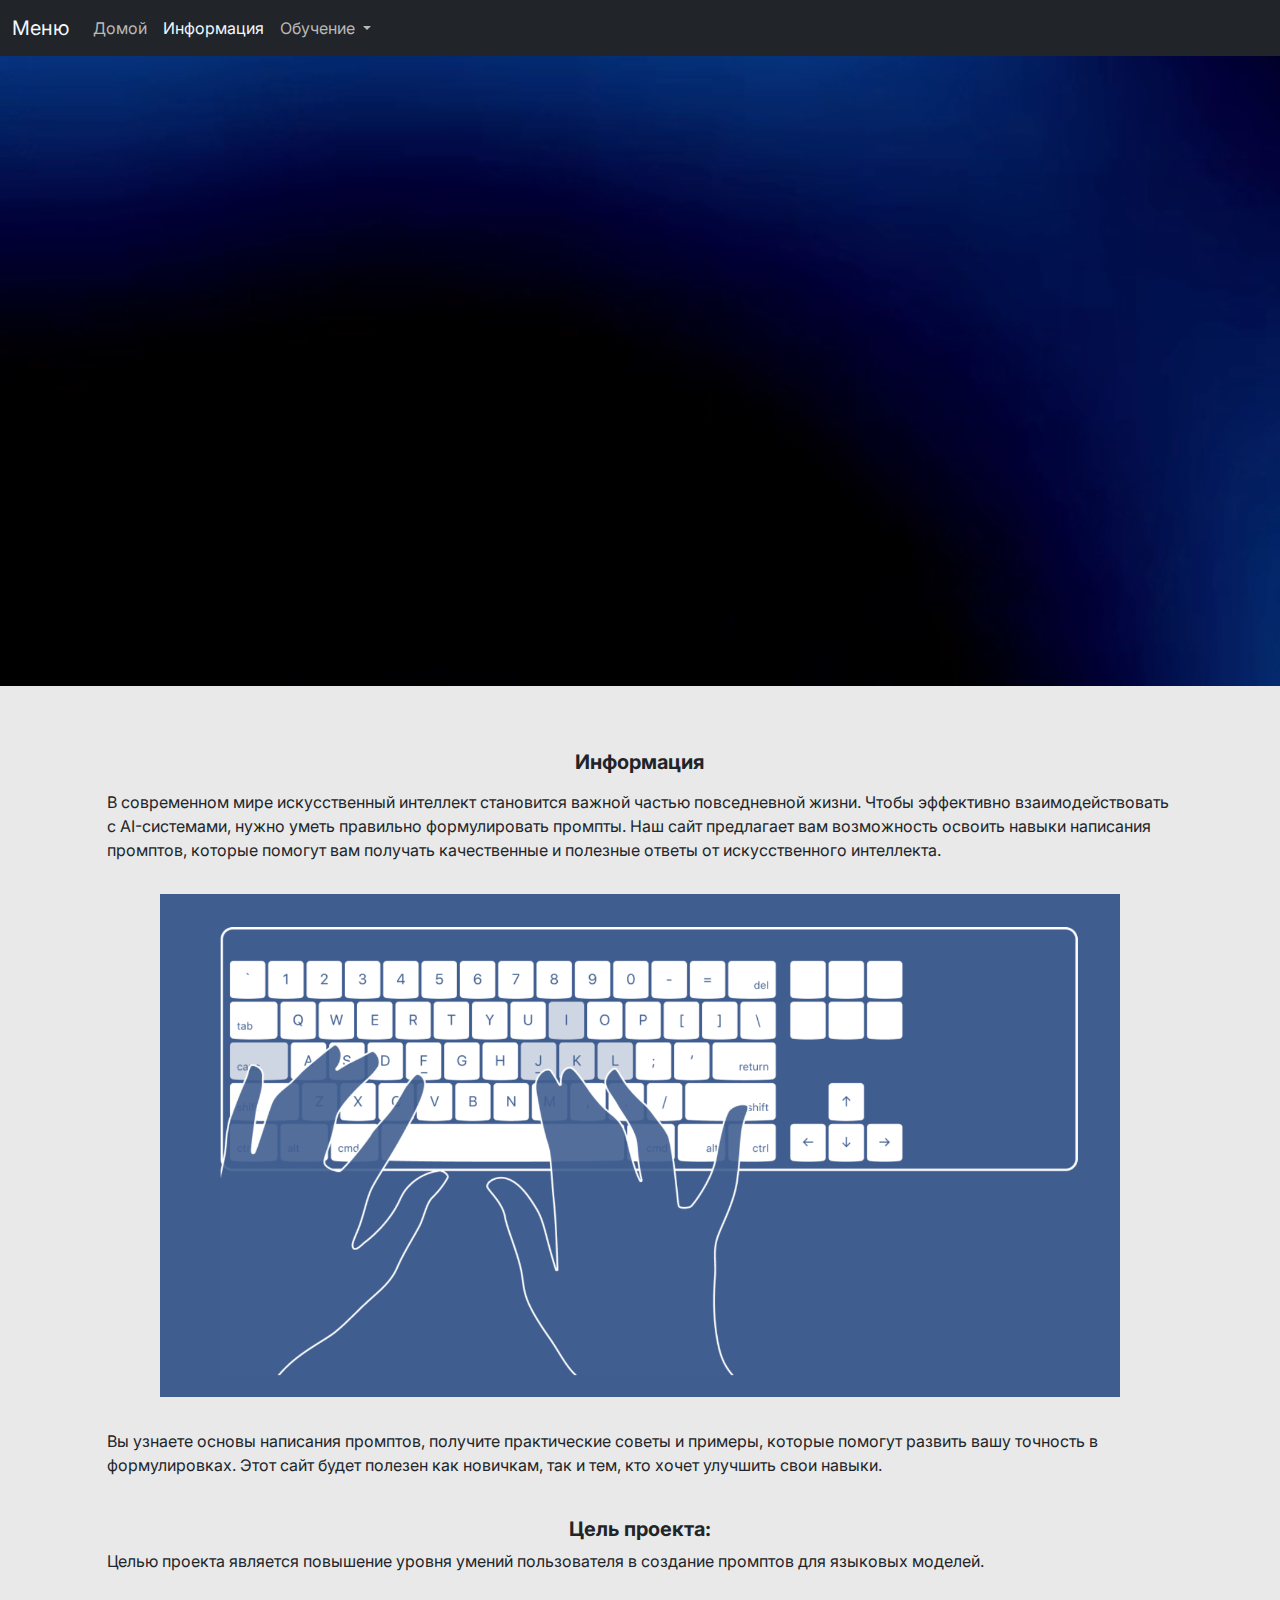
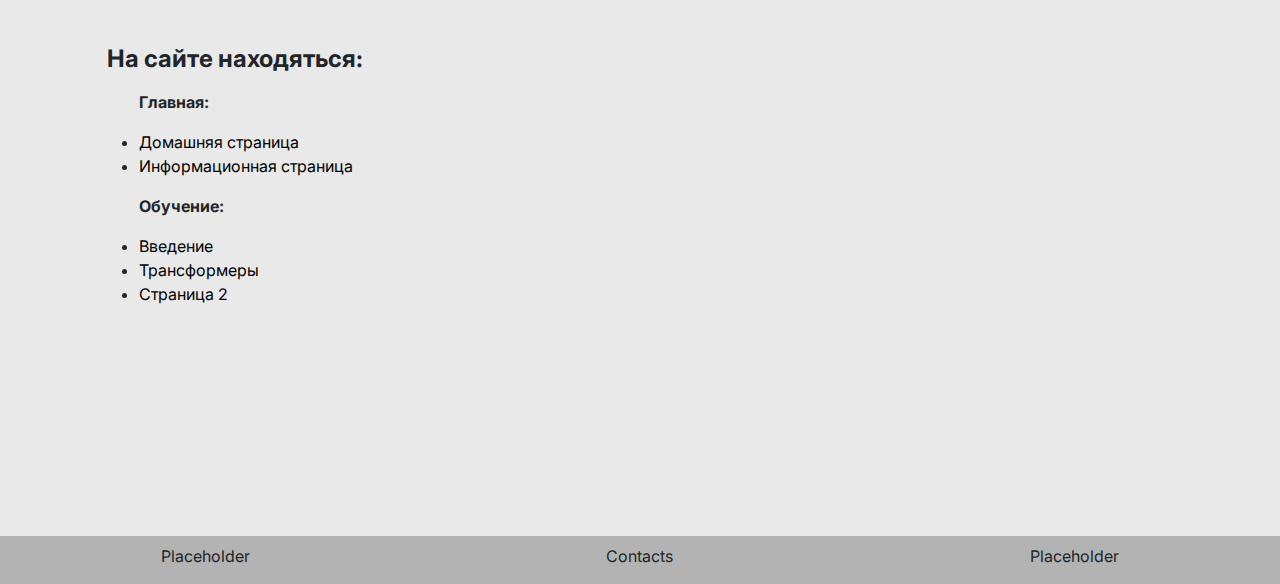
==== Page1.html @ d9b8a9aa "Add files via upload" ====
<!doctype html>
<html lang="en">
  <head>
    <meta charset="utf-8">
    <meta name="viewport" content="width=device-width, initial-scale=1">
    <link href="https://cdn.jsdelivr.net/npm/bootstrap@5.3.3/dist/css/bootstrap.min.css" rel="stylesheet" integrity="sha384-QWTKZyjpPEjISv5WaRU9OFeRpok6YctnYmDr5pNlyT2bRjXh0JMhjY6hW+ALEwIH" crossorigin="anonymous">
    <link rel="stylesheet" href="static/styles/style.css">
    <link rel="stylesheet" href="static/styles/style-cont.css">
    <link rel="stylesheet" href="static/styles/bg-video.css">
    <title>InfoPage</title> 
  </head>
  <body>
    <header>
      <nav class="navbar navbar-expand-lg bg-dark">
        <div class="container-fluid">
          <a class="navbar-brand" href="#">Меню</a>
          <button class="navbar-toggler" type="button" data-bs-toggle="collapse" data-bs-target="#navbarNavDropdown" aria-controls="navbarNavDropdown" aria-expanded="false" aria-label="Toggle navigation">
            <span class="navbar-toggler-icon"></span>
          </button>
          <div class="collapse navbar-collapse" id="navbarNavDropdown">
            <ul class="navbar-nav">
              <li class="nav-item">
                <a class="nav-link" aria-current="page" href="index.html">Домой</a>
              </li>
              <li class="nav-item">
                <a class="nav-link active" href="Page1.html">Информация</a>
              </li>
              <li class="nav-item dropdown">
                <a class="nav-link dropdown-toggle" href="#" role="button" data-bs-toggle="dropdown" aria-expanded="false">
                  Обучение
                </a>
                <ul class="dropdown-menu">
                  <li><a class="dropdown-item" href="Page2.html">Введение</a></li>
                  <li><a class="dropdown-item" href="#">Трансформеры</a></li>
                  <li><a class="dropdown-item" href="#">Страница 2</a></li>
                </ul>
              </li>
            </ul>
          </div>
        </div>
      </nav>
    </header>
    <section>
      <div class="inf-all">
        <div class="inf-img">
          <video src="static/img/stock-footage-glowing-light-blue-and-royal-blue-gradient-flow-on-black-background-k-blurred-lights-flashes-on (online-video-cutter.com).mp4" type="video/mp4" autoplay muted loop></video>

        </div>
        <div class="inf-text" style="margin-top: 4em;">
          <h5 style="font-weight: bold;">Информация</h5>
          <p style="margin-top: 1em;">В современном мире искусственный интеллект становится важной частью повседневной жизни. Чтобы эффективно взаимодействовать с AI-системами, нужно уметь правильно формулировать промпты. Наш сайт предлагает вам возможность освоить навыки написания промптов, которые помогут вам получать качественные и полезные ответы от искусственного интеллекта.</p>
          <p style="text-align: center;"><img src="static/img/tonsky_remap.png" alt="photoIt" style="margin-top: 1em;" ></p>         
          <p style="margin-top: 2em;">Вы узнаете основы написания промптов, получите практические советы и примеры, которые помогут развить вашу точность в формулировках. Этот сайт будет полезен как новичкам, так и тем, кто хочет улучшить свои навыки. </p>
          <h5 style="font-weight: bold; margin-top: 2em;">Цель проекта:</h5>
          <p>Целью проекта является повышение уровня умений пользователя в создание промптов для языковых моделей.</p>
          <div class="inf-tabl">            
            <h4 style="margin-top: 3em; font-weight: bold;">На сайте находяться:</h4>
            <ul style="margin-top: 1em;">
              <p style="margin-top: 1em; font-weight: bold;">Главная:</p>
              <li><a href="index.html" style="color: black; text-decoration: none;">Домашняя страница</a></li>
              <li><a href="Page1.html" style="color: black; text-decoration: none;">Информационная страница</a></li>
              <p style="margin-top: 1em; font-weight: bold;">Обучение:</p>
              <li><a href="Page2.html" style="color: black; text-decoration: none;">Введение</a></li>
              <li><a href="Page3.html" style="color: black; text-decoration: none;">Трансформеры</a></li>
              <li><a href="Page4.html" style="color: black; text-decoration: none;">Страница 2</a></li>
            </ul>
          </div>          
        </div>
      </div>
    </section>
    <footer style="margin-top: 2em;">
        <div class="cont-fluid">
          <div class="row">
            <div class="col-lg-4 col-md-12 footer-text text-center">
              <p>Placeholder</p>
            </div>
            <div class="col-lg-4 col-md-12 footer-text text-center">
              <p>Contacts</p>
            </div>
            <div class="col-lg-4 col-md-12 footer-text text-center">
              <p>Placeholder</p>
            </div>
          </div>
        </div>
      </footer>
    <script src="https://cdn.jsdelivr.net/npm/bootstrap@5.3.3/dist/js/bootstrap.bundle.min.js" integrity="sha384-YvpcrYf0tY3lHB60NNkmXc5s9fDVZLESaAA55NDzOxhy9GkcIdslK1eN7N6jIeHz" crossorigin="anonymous"></script>
  </body>
</html>
---- static/styles/style.css ----
@import url('https://fonts.googleapis.com/css?family=Inter&display=swap');

html,
body {
    background-color: rgb(233, 233, 233);
}

body {
    font-family: Inter,serif;
}

.nav-link {
    color: rgb(185, 185, 185);
}

.navbar-nav .nav-link.active {
    color: aliceblue;
}

.navbar-brand {
    color: aliceblue;
}

.navbar-toggler-icon {
    display: inline-block;
    width: 1.5em;
    height: 1.5em;
    vertical-align: middle;
    background-image: url("Frame 7.png");
    background-repeat: no-repeat;
    background-position: center;
    background-size: 100%;
}

.navbar {
  --bs-navbar-padding-x: 0;
  --bs-navbar-padding-y: 0.5rem;
  --bs-navbar-color: rgb(185, 185, 185);
  --bs-navbar-hover-color: aliceblue;
  --bs-navbar-disabled-color: rgba(var(--bs-emphasis-color-rgb), 0.3);
  --bs-navbar-active-color: aliceblue;
  --bs-navbar-brand-padding-y: 0.3125rem;
  --bs-navbar-brand-margin-end: 1rem;
  --bs-navbar-brand-font-size: 1.25rem;
  --bs-navbar-brand-color: rgb(185, 185, 185);
  --bs-navbar-brand-hover-color: aliceblue;
  --bs-navbar-nav-link-padding-x: 0.5rem;
  --bs-navbar-toggler-padding-y: 0.25rem;
  --bs-navbar-toggler-padding-x: 0.75rem;
  --bs-navbar-toggler-font-size: 1.25rem;
  --bs-navbar-toggler-icon-bg: url("data:image/svg+xml,%3csvg xmlns='http://www.w3.org/2000/svg' viewBox='0 0 30 30'%3e%3cpath stroke='rgba%2833, 37, 41, 0.75%29' stroke-linecap='round' stroke-miterlimit='10' stroke-width='2' d='M4 7h22M4 15h22M4 23h22'/%3e%3c/svg%3e");
  --bs-navbar-toggler-border-color: rgba(var(--bs-emphasis-color-rgb), 0.15);
  --bs-navbar-toggler-border-radius: var(--bs-border-radius);
  --bs-navbar-toggler-focus-width: 0.25rem;
  --bs-navbar-toggler-transition: box-shadow 0.15s ease-in-out;
}

.dropdown-item.active, .dropdown-item:active {
    color: rgb(0, 0, 0);
    text-decoration: none;
    background-color: rgb(220, 237, 251);
  }
---- static/styles/style-cont.css ----
.main-cont {
    display: grid;
    grid-template-columns: repeat(24, 1fr);
    background-color: rgb(233, 233, 233);
}

.cont {
    margin-top: 12em;
    grid-column: 3/23;
}

.cont {
    display: grid;
    grid-template-columns: repeat(3,1fr);
}

.cart {
    display: flex;
    margin: 1em;
    justify-content: center;
}

.card {
    justify-content: center;
}


@media (max-width: 1150px) {
    .cont {
        display: grid;
        grid-template-columns: repeat(2,1fr);
        grid-template-rows: repeat(5);
    }

    .inf-text {
        margin-top: 2em;
    }
}

@media (max-width: 720px) {
    .cont {
        display: grid;
        grid-template-columns: repeat(1,1fr);
        grid-template-rows: repeat(9);
    }

    .cart {
        margin-inline: 0;
    }


}

footer {
    margin-top: auto;
    background-color: rgb(179, 179, 179);
}

.footer-text {
    margin: auto auto;
    margin-top: 0.5em;
}

.media {
    display: grid;
    grid-template-columns: repeat(24, 1fr);
    background-color: rgb(233, 233, 233);
}

.media-text {
    margin-top: 4em;
    grid-column: 3/23;
}

.media-text>h5,
.media-text>p {
    text-align: center;
}

.inf-all {
    display: grid;
    grid-template-columns: repeat(24, 1fr);
    grid-template-rows: repeat(6, 1fr) 0.5fr;
    background-color: rgb(233, 233, 233);
}

.inf-text {
    grid-column: 3/23;
    grid-row: 3/9;
}

.inf-text>h5 {
    text-align: center;
}



.v-all {
    display: grid;
    grid-template-columns: repeat(24, 1fr);
    background-color: rgb(233, 233, 233);
}

.right-bar {
    display: block;
    grid-column: 1/3;
    background-color: rgb(204, 204, 204);
}

.right-text {
    padding-top: 4em;
    text-align: center;
}

.right-bar-btn {
    text-decoration: none;
    text-align: center;
    color: rgb(0, 0, 0);
    margin-left: 25%;
    height: 4em;
    display: grid;
    grid-template-rows: 1fr;
    border-style: solid;
    border-width: 0.5px;
    border-radius: 5px;
    border-color: rgb(127, 127, 127);
    background-color: rgb(167, 167, 167);
}

.vved-itog {
    grid-row: 6/7;
}

.t {
    font-size: 100%;
    margin-block: 30%;
    font-weight: 100;
}

.right-bar-btn-text {
    grid-row: 2/3;
}

.right-bar-text {
    width: 80%;
}

.v-cont {
    display: grid;
    grid-column: 5/23;
    grid-template-rows: repeat(5, 1fr) 0.7fr;
}

.v-cont1 {
    grid-row: 1/6;
}

.v-text {
    text-align: center;
}

.side-text {
    text-align: left;
}

.v-img1 {
    margin-inline: 1em;
    float: right;
}

.v-img2 {
    margin-inline: 1em;
    float: right;
}

.rap-img-vved {
    grid-row: 4/5;
}

.inf-text img {
    width: 90%;
}

.inf-img {
    grid-column: 1/25;
    grid-row: 1/3;
}
---- static/styles/bg-video.css ----
.img {
    height: 70vh;
    width: 100%;
    position: relative;
}

.inf-img {
    grid-column: 1/25;
    grid-row: 1/3;
    height: 70vh;
    width: 100%;
    position: relative;
}

.img video {
    height: 70vh;
    width: 100%;
    position: absolute;
    top: 0;
    left: 0;
    object-fit: cover;
    display: flex;
}

.inf-img video {
    height: 70vh;
    width: 100%;
    position: absolute;
    top: 0;
    left: 0;
    object-fit: cover;
    display: flex;
}
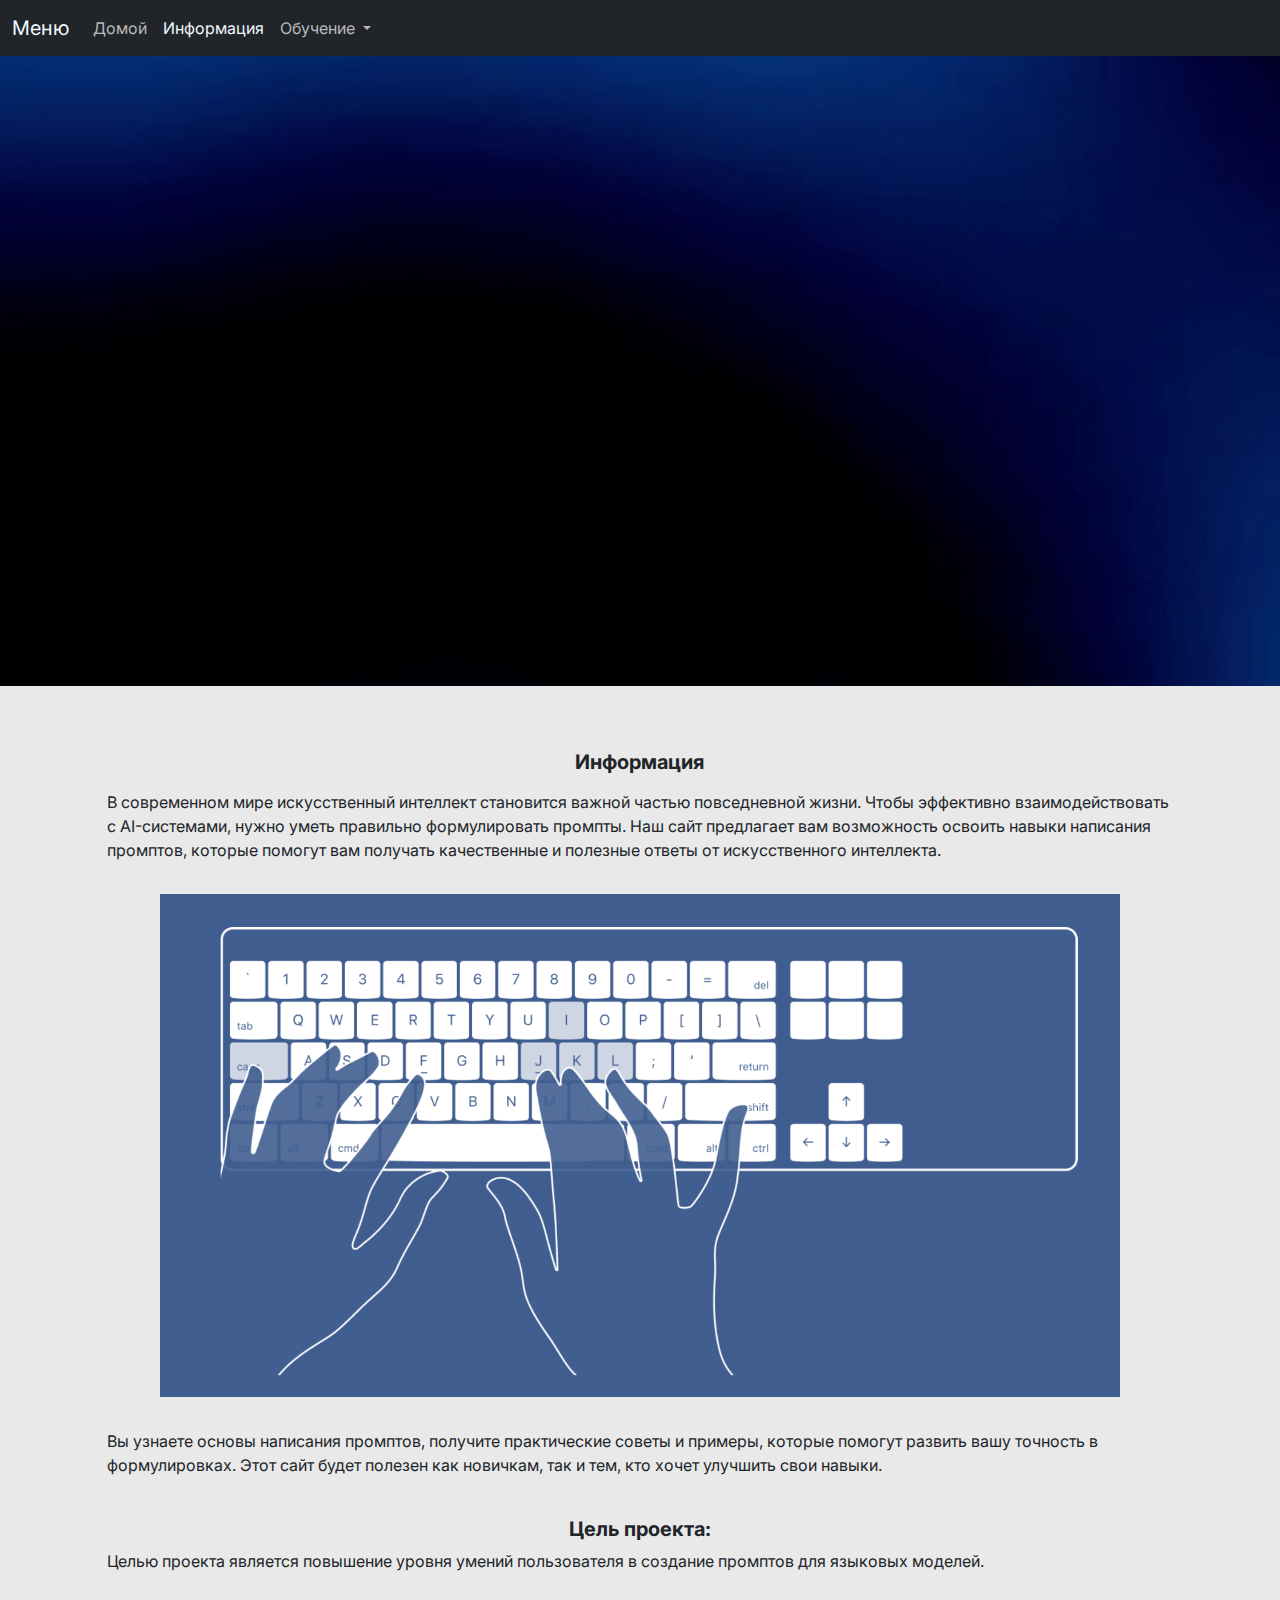
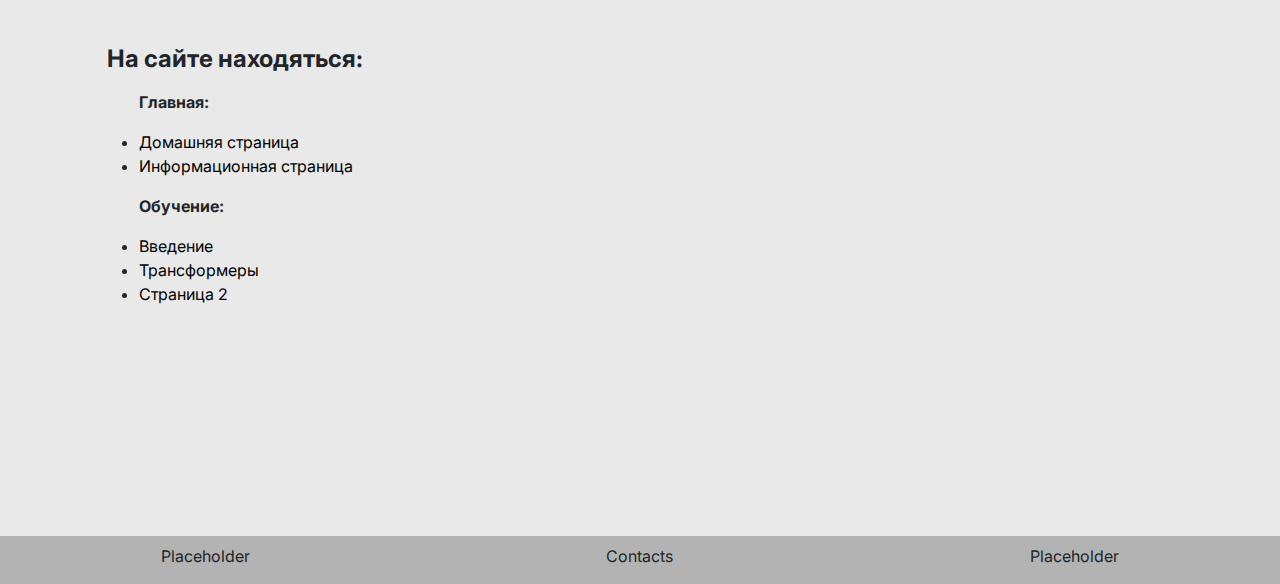
==== commit 35c29905: "Add files via upload" ====
--- a/Page1.html
+++ b/Page1.html
@@ -31,8 +31,8 @@
                 </a>
                 <ul class="dropdown-menu">
                   <li><a class="dropdown-item" href="Page2.html">Введение</a></li>
-                  <li><a class="dropdown-item" href="#">Трансформеры</a></li>
-                  <li><a class="dropdown-item" href="#">Страница 2</a></li>
+                  <li><a class="dropdown-item" href="Page3.html">Трансформеры</a></li>
+                  <li><a class="dropdown-item" href="Page4.html">Страница 2</a></li>
                 </ul>
               </li>
             </ul>
--- a/static/styles/style-cont.css
+++ b/static/styles/style-cont.css
@@ -32,8 +32,8 @@
         grid-template-rows: repeat(5);
     }
 
-    .inf-text {
-        margin-top: 2em;
+    .inf-img {
+        grid-row: 1/3;
     }
 }
 
@@ -96,6 +96,12 @@
 
 
 .v-all {
+    display: grid;
+    grid-template-columns: repeat(24, 1fr);
+    background-color: rgb(233, 233, 233);
+}
+
+.t-all {
     display: grid;
     grid-template-columns: repeat(24, 1fr);
     background-color: rgb(233, 233, 233);
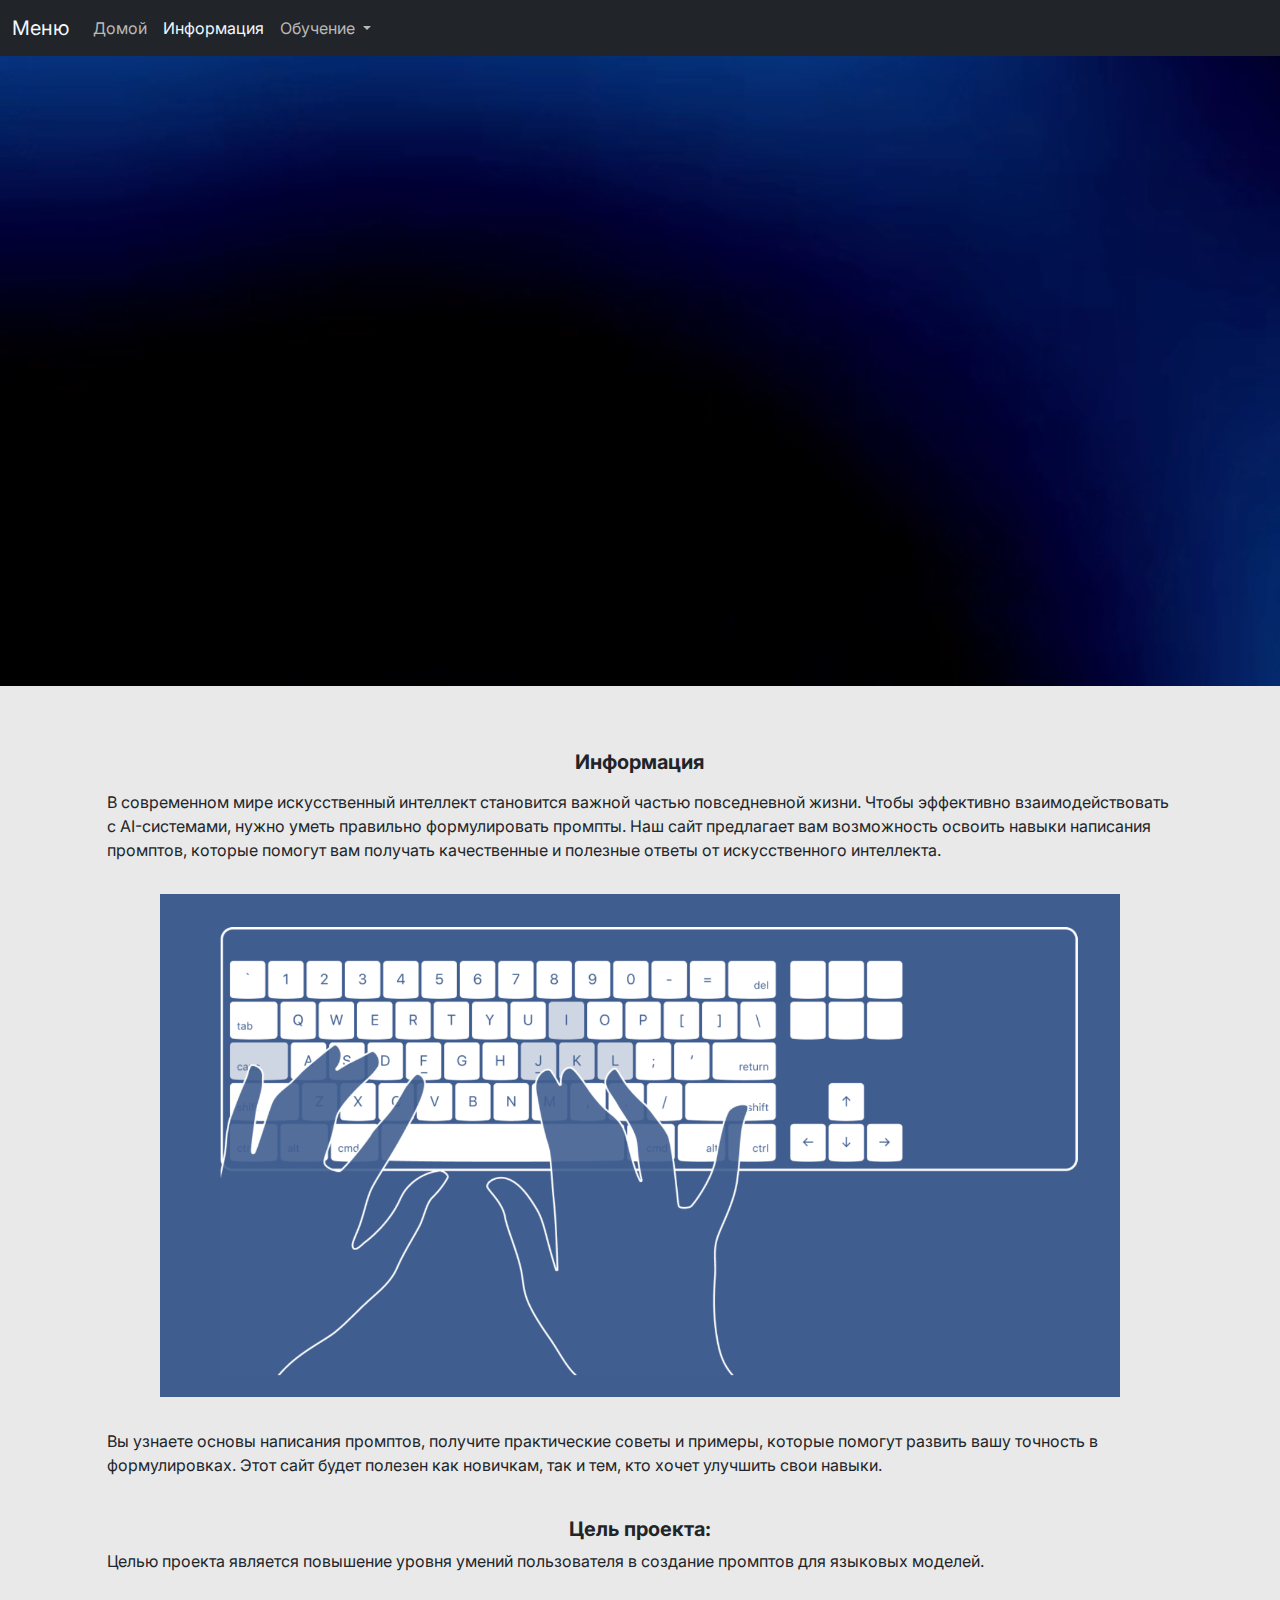
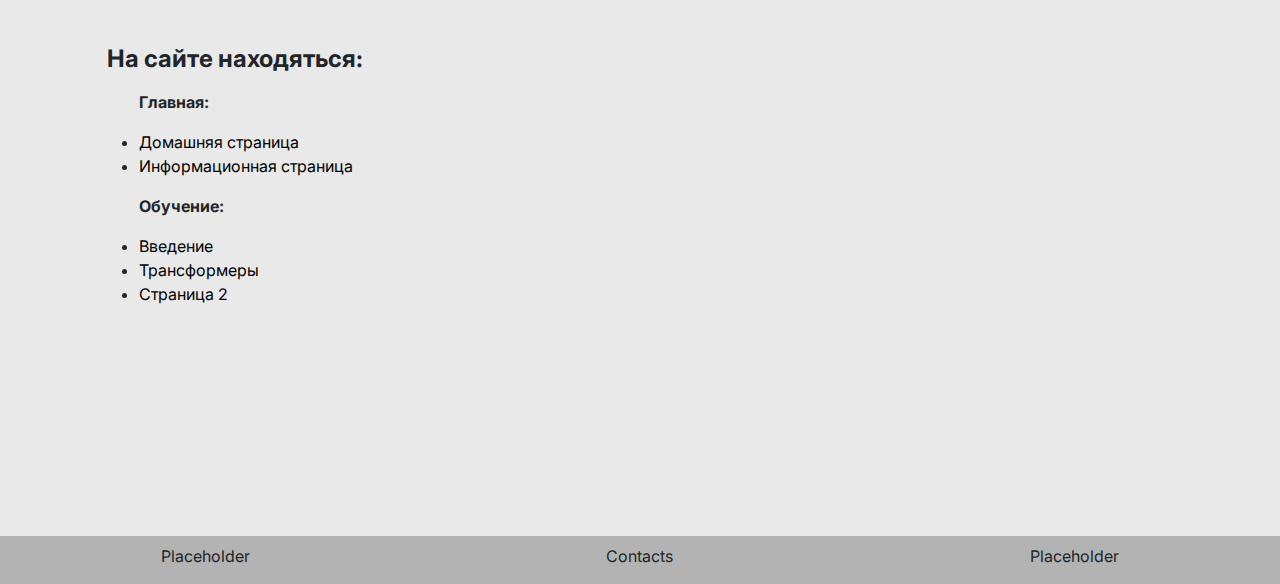
==== commit 1ebdece6: "Add files via upload" ====
--- a/Page1.html
+++ b/Page1.html
@@ -32,7 +32,7 @@
                 <ul class="dropdown-menu">
                   <li><a class="dropdown-item" href="Page2.html">Введение</a></li>
                   <li><a class="dropdown-item" href="Page3.html">Трансформеры</a></li>
-                  <li><a class="dropdown-item" href="Page4.html">Страница 2</a></li>
+                  <li><a class="dropdown-item" href="Page4.html">Промпты</a></li>
                 </ul>
               </li>
             </ul>
--- a/static/styles/style-cont.css
+++ b/static/styles/style-cont.css
@@ -105,6 +105,22 @@
     display: grid;
     grid-template-columns: repeat(24, 1fr);
     background-color: rgb(233, 233, 233);
+}
+
+.t-cont {
+    grid-column: 5/23;
+    display: grid;
+    grid-template-columns: repeat(9, 1fr);
+}
+
+.t-text {
+    grid-column: 1/10;
+    margin-top: 2em;
+    text-align: center;
+}
+
+.t-text h5 {
+    font-weight: bold;
 }
 
 .right-bar {
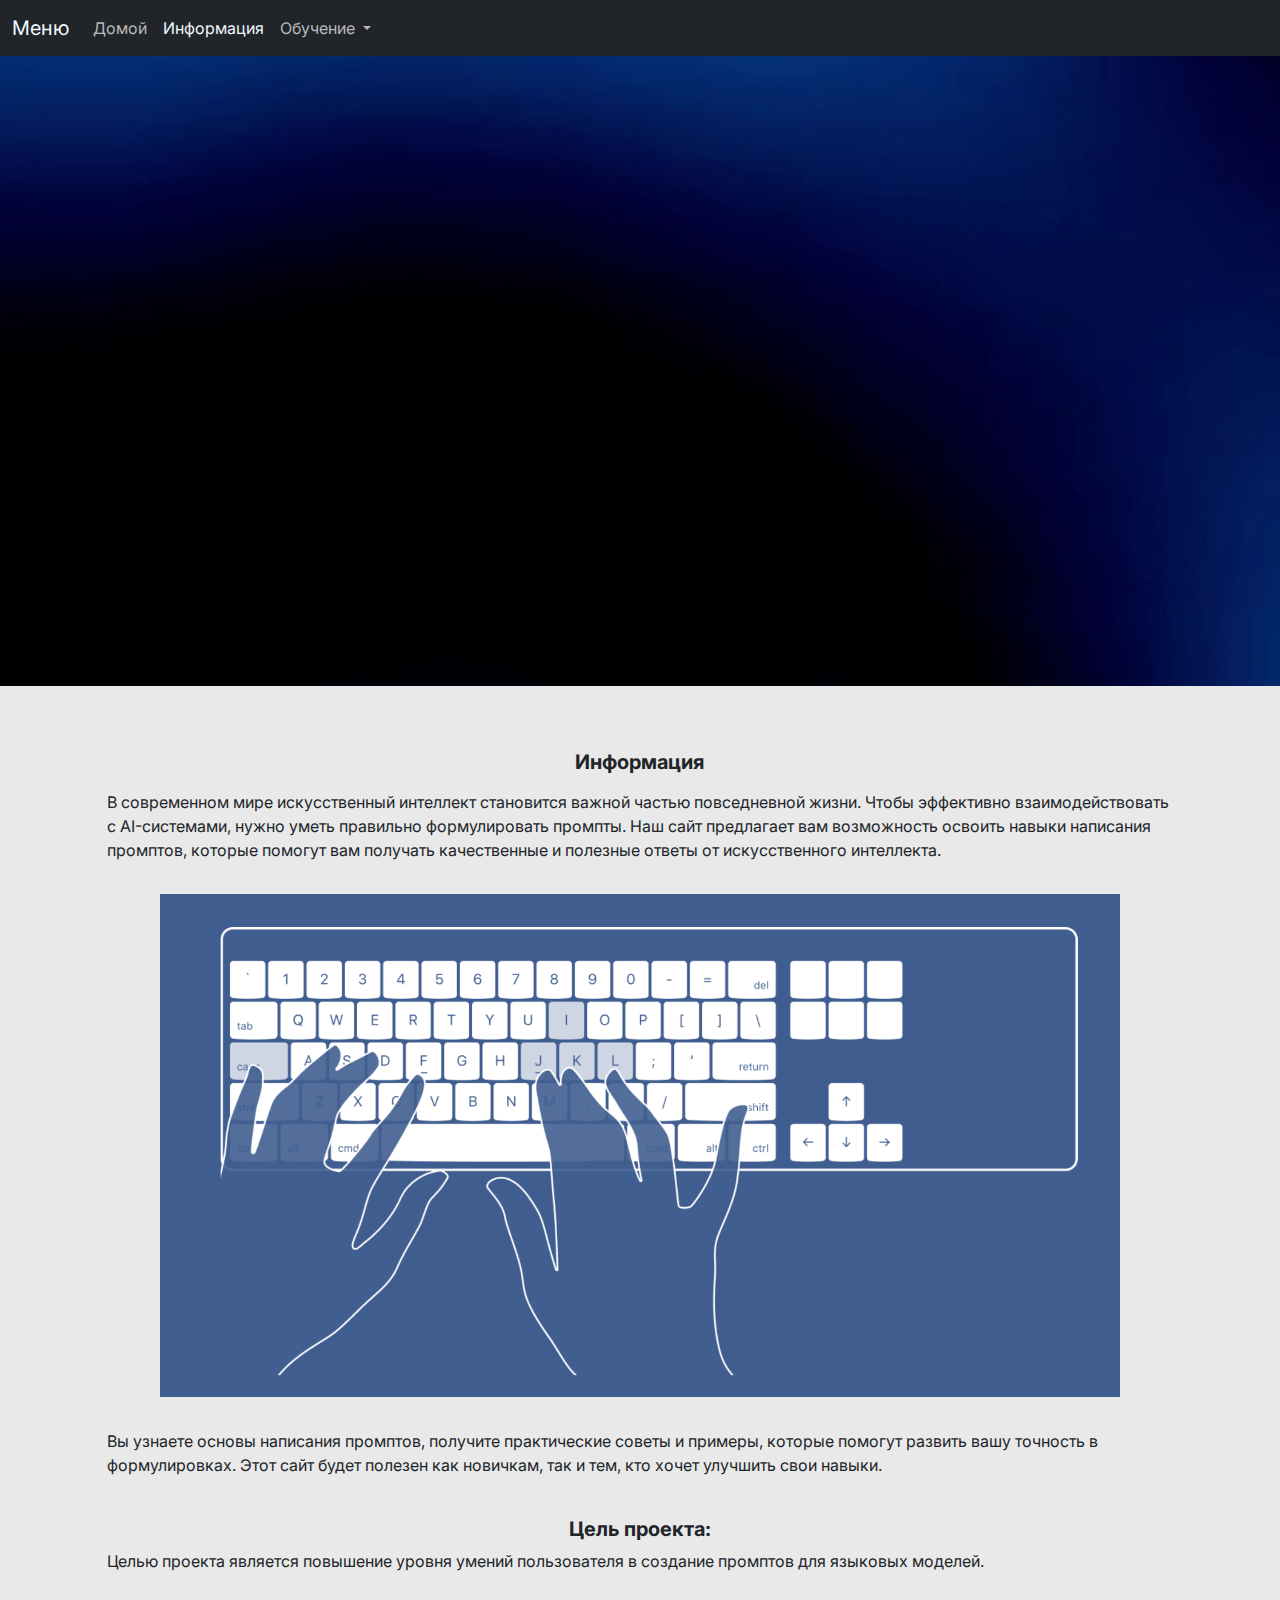
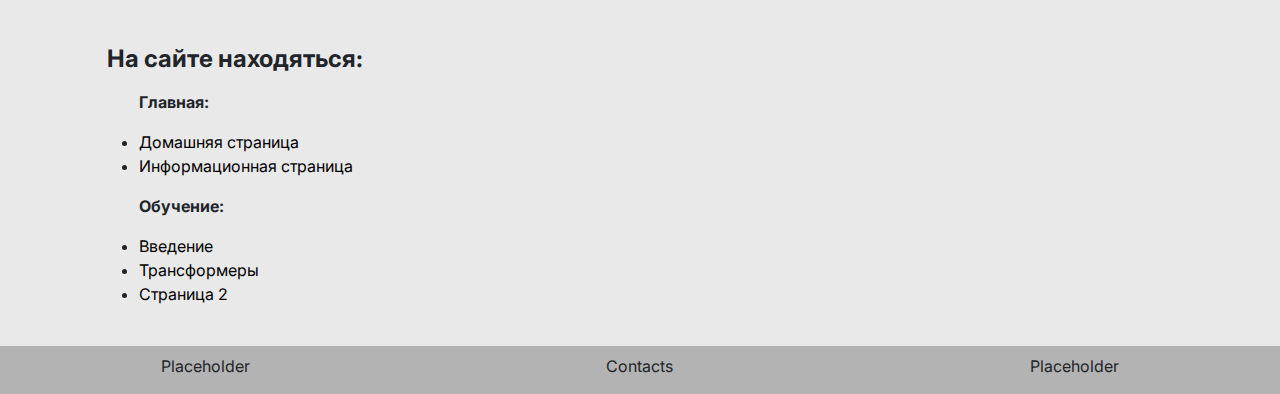
==== commit 9f508f6c: "Add files via upload" ====
--- a/Page1.html
+++ b/Page1.html
@@ -33,6 +33,7 @@
                   <li><a class="dropdown-item" href="Page2.html">Введение</a></li>
                   <li><a class="dropdown-item" href="Page3.html">Трансформеры</a></li>
                   <li><a class="dropdown-item" href="Page4.html">Промпты</a></li>
+                  <li><a class="dropdown-item" href="Page5.html">Как составлять промпты</a></li>
                 </ul>
               </li>
             </ul>
@@ -68,7 +69,7 @@
         </div>
       </div>
     </section>
-    <footer style="margin-top: 2em;">
+    <footer>
         <div class="cont-fluid">
           <div class="row">
             <div class="col-lg-4 col-md-12 footer-text text-center">
--- a/static/styles/style-cont.css
+++ b/static/styles/style-cont.css
@@ -80,7 +80,7 @@
 .inf-all {
     display: grid;
     grid-template-columns: repeat(24, 1fr);
-    grid-template-rows: repeat(6, 1fr) 0.5fr;
+    grid-template-rows: 1fr 0.2fr repeat(2, 1fr) 0.4fr;
     background-color: rgb(233, 233, 233);
 }
 
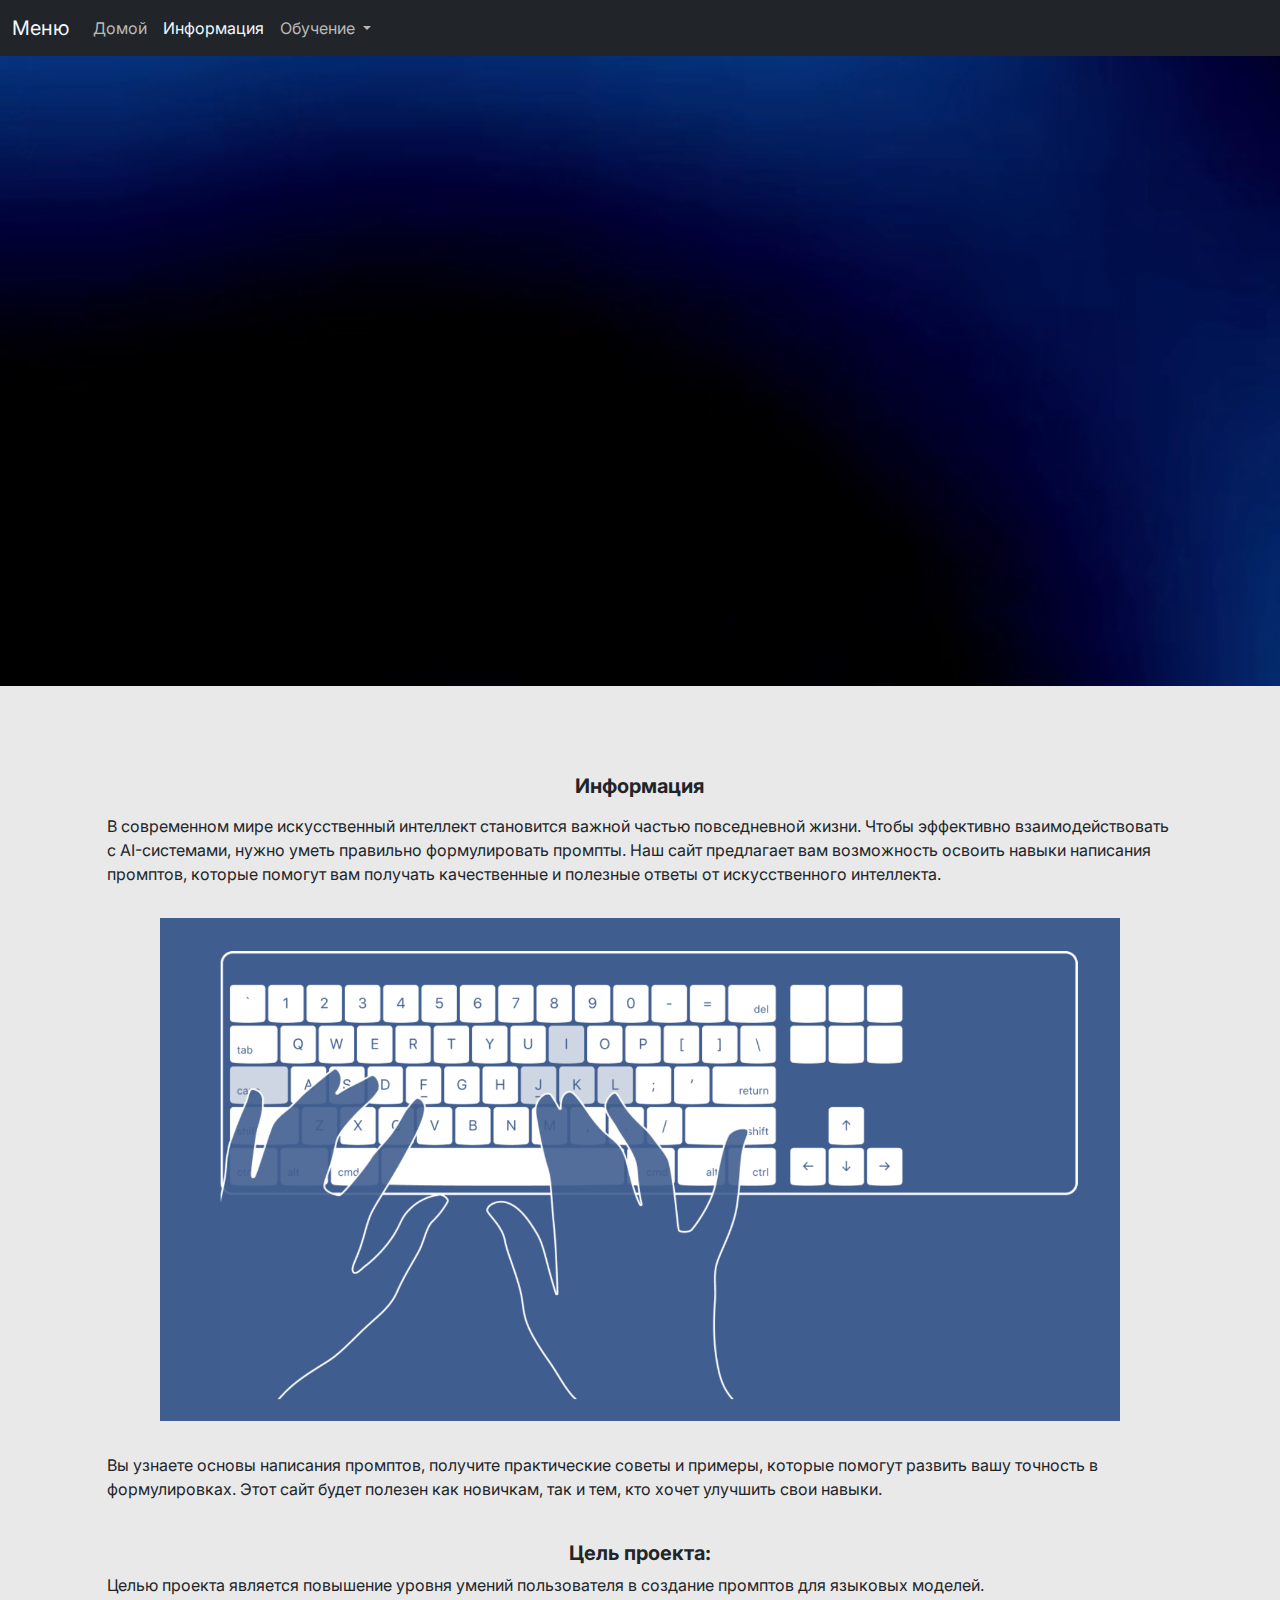
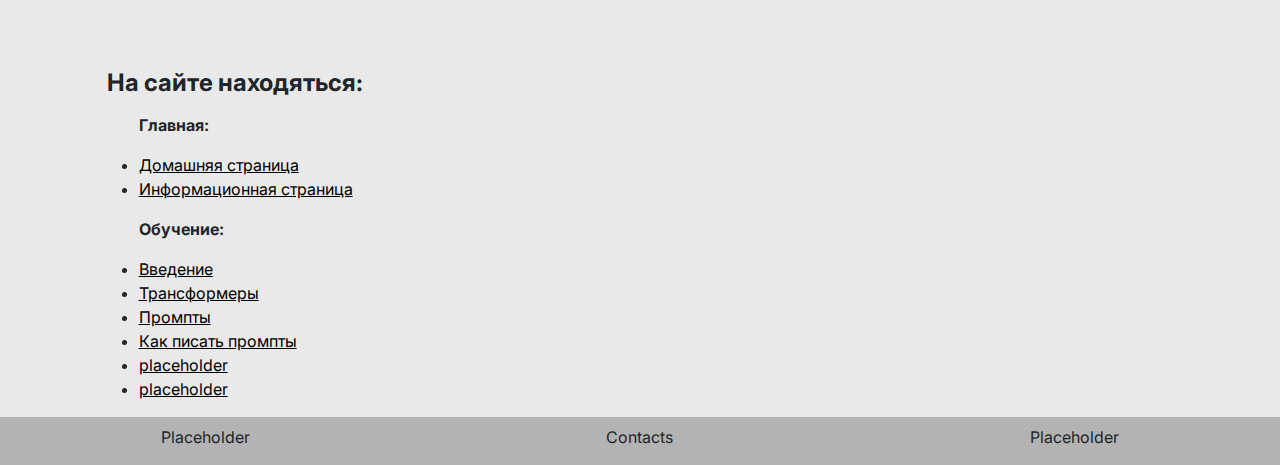
==== commit 4736f268: "Add files via upload" ====
--- a/Page1.html
+++ b/Page1.html
@@ -34,6 +34,8 @@
                   <li><a class="dropdown-item" href="Page3.html">Трансформеры</a></li>
                   <li><a class="dropdown-item" href="Page4.html">Промпты</a></li>
                   <li><a class="dropdown-item" href="Page5.html">Как составлять промпты</a></li>
+                  <li><a class="dropdown-item" href="Page6.html">placeholder</a></li>
+                  <li><a class="dropdown-item" href="Page7.html">placeholder</a></li>
                 </ul>
               </li>
             </ul>
@@ -58,12 +60,15 @@
             <h4 style="margin-top: 3em; font-weight: bold;">На сайте находяться:</h4>
             <ul style="margin-top: 1em;">
               <p style="margin-top: 1em; font-weight: bold;">Главная:</p>
-              <li><a href="index.html" style="color: black; text-decoration: none;">Домашняя страница</a></li>
-              <li><a href="Page1.html" style="color: black; text-decoration: none;">Информационная страница</a></li>
+              <li><a href="index.html" style="color: black; text-decoration: underline;">Домашняя страница</a></li>
+              <li><a href="Page1.html" style="color: black; text-decoration: underline;">Информационная страница</a></li>
               <p style="margin-top: 1em; font-weight: bold;">Обучение:</p>
-              <li><a href="Page2.html" style="color: black; text-decoration: none;">Введение</a></li>
-              <li><a href="Page3.html" style="color: black; text-decoration: none;">Трансформеры</a></li>
-              <li><a href="Page4.html" style="color: black; text-decoration: none;">Страница 2</a></li>
+              <li><a href="Page2.html" style="color: black; text-decoration: underline;">Введение</a></li>
+              <li><a href="Page3.html" style="color: black; text-decoration: underline;">Трансформеры</a></li>
+              <li><a href="Page4.html" style="color: black; text-decoration: underline;">Промпты</a></li>
+              <li><a href="Page5.html" style="color: black; text-decoration: underline;">Как писать промпты</a></li>
+              <li><a href="Page6.html" style="color: black; text-decoration: underline;">placeholder</a></li>
+              <li><a href="Page7.html" style="color: black; text-decoration: underline;">placeholder</a></li>
             </ul>
           </div>          
         </div>
--- a/static/styles/style-cont.css
+++ b/static/styles/style-cont.css
@@ -119,7 +119,8 @@
     text-align: center;
 }
 
-.t-text h5 {
+.t-text h5,
+.t-text h6 {
     font-weight: bold;
 }
 
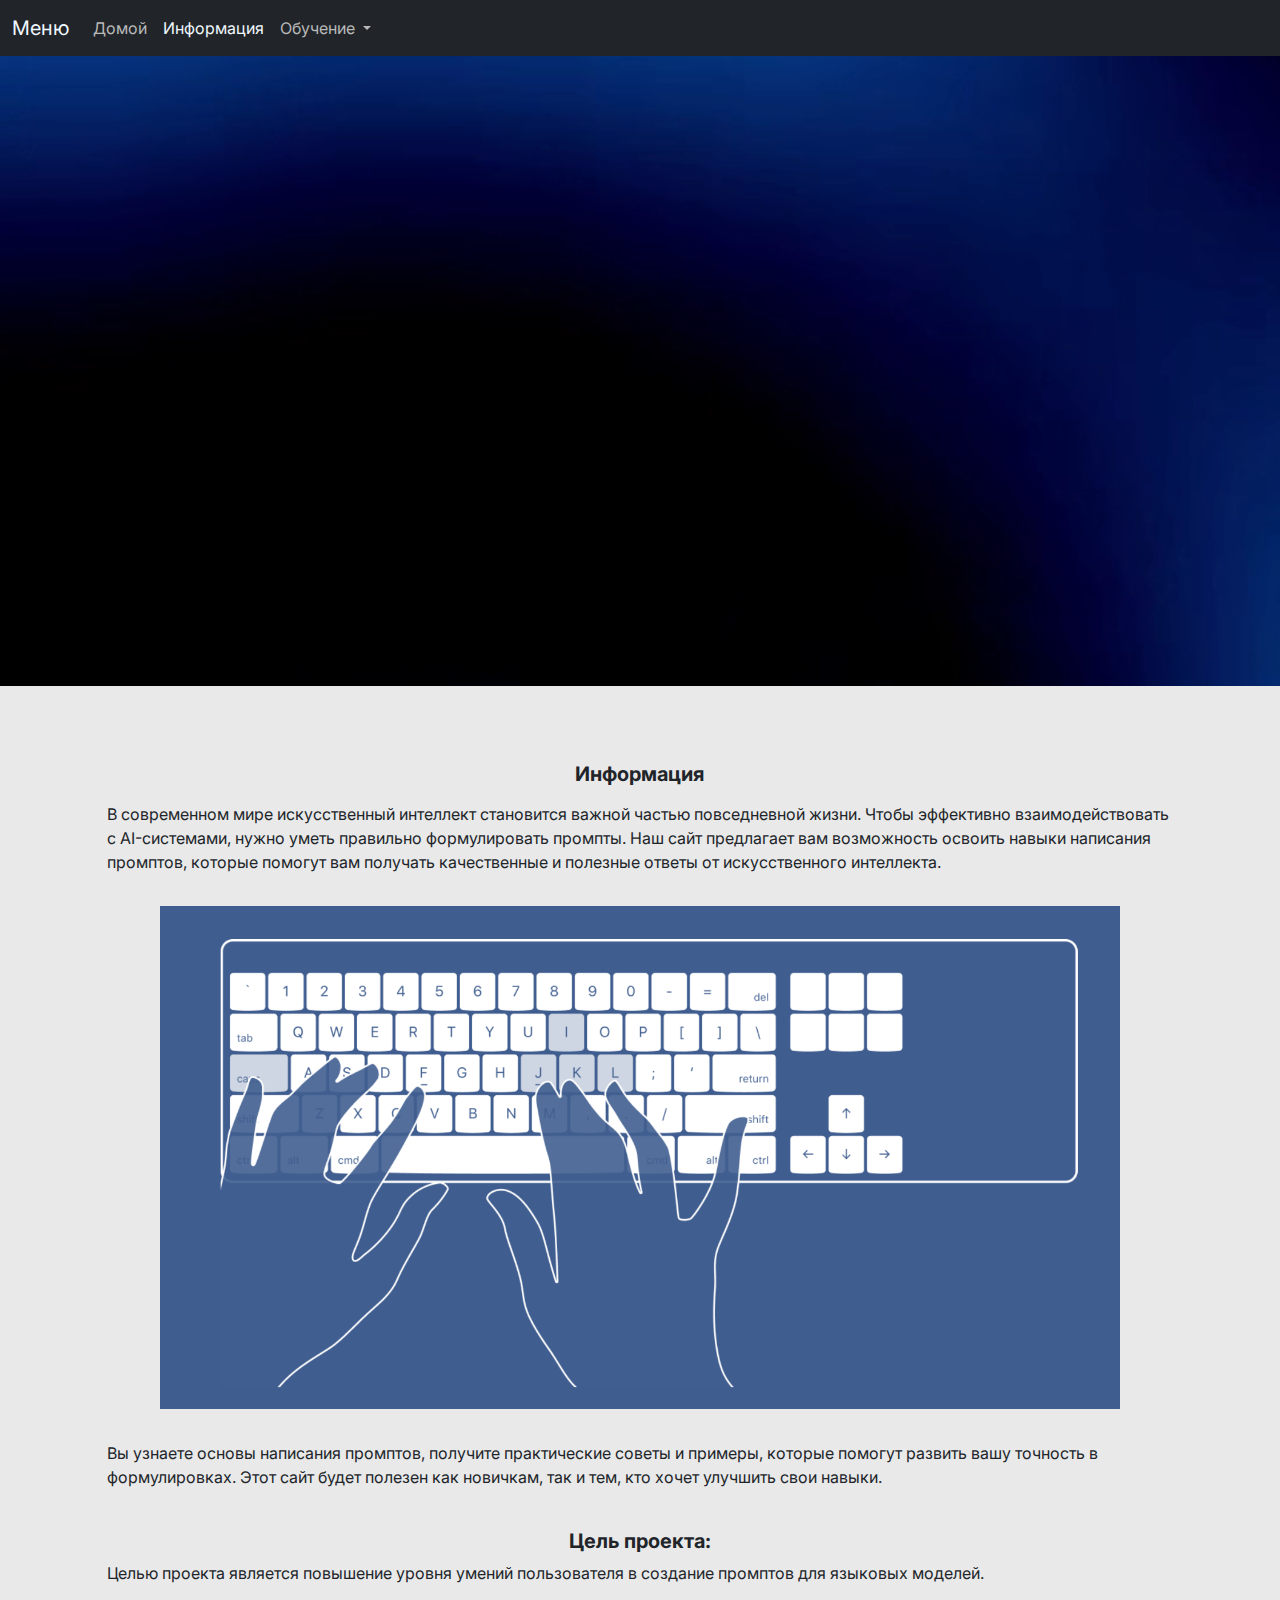
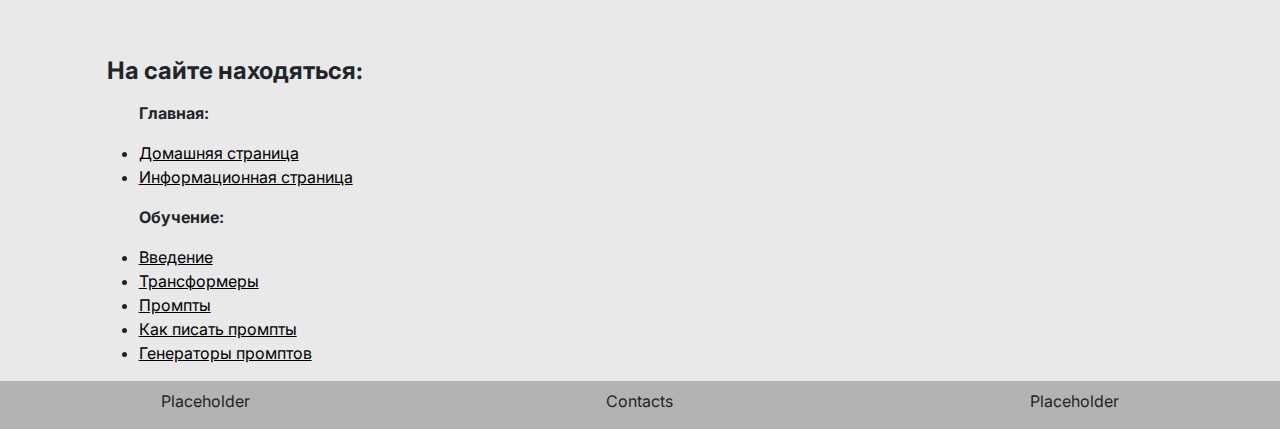
==== commit 5d3ec319: "Add files via upload" ====
--- a/Page1.html
+++ b/Page1.html
@@ -35,7 +35,7 @@
                   <li><a class="dropdown-item" href="Page4.html">Промпты</a></li>
                   <li><a class="dropdown-item" href="Page5.html">Как составлять промпты</a></li>
                   <li><a class="dropdown-item" href="Page6.html">placeholder</a></li>
-                  <li><a class="dropdown-item" href="Page7.html">placeholder</a></li>
+                  
                 </ul>
               </li>
             </ul>
@@ -67,8 +67,8 @@
               <li><a href="Page3.html" style="color: black; text-decoration: underline;">Трансформеры</a></li>
               <li><a href="Page4.html" style="color: black; text-decoration: underline;">Промпты</a></li>
               <li><a href="Page5.html" style="color: black; text-decoration: underline;">Как писать промпты</a></li>
-              <li><a href="Page6.html" style="color: black; text-decoration: underline;">placeholder</a></li>
-              <li><a href="Page7.html" style="color: black; text-decoration: underline;">placeholder</a></li>
+              <li><a href="Page6.html" style="color: black; text-decoration: underline;">Генераторы промптов</a></li>
+              
             </ul>
           </div>          
         </div>
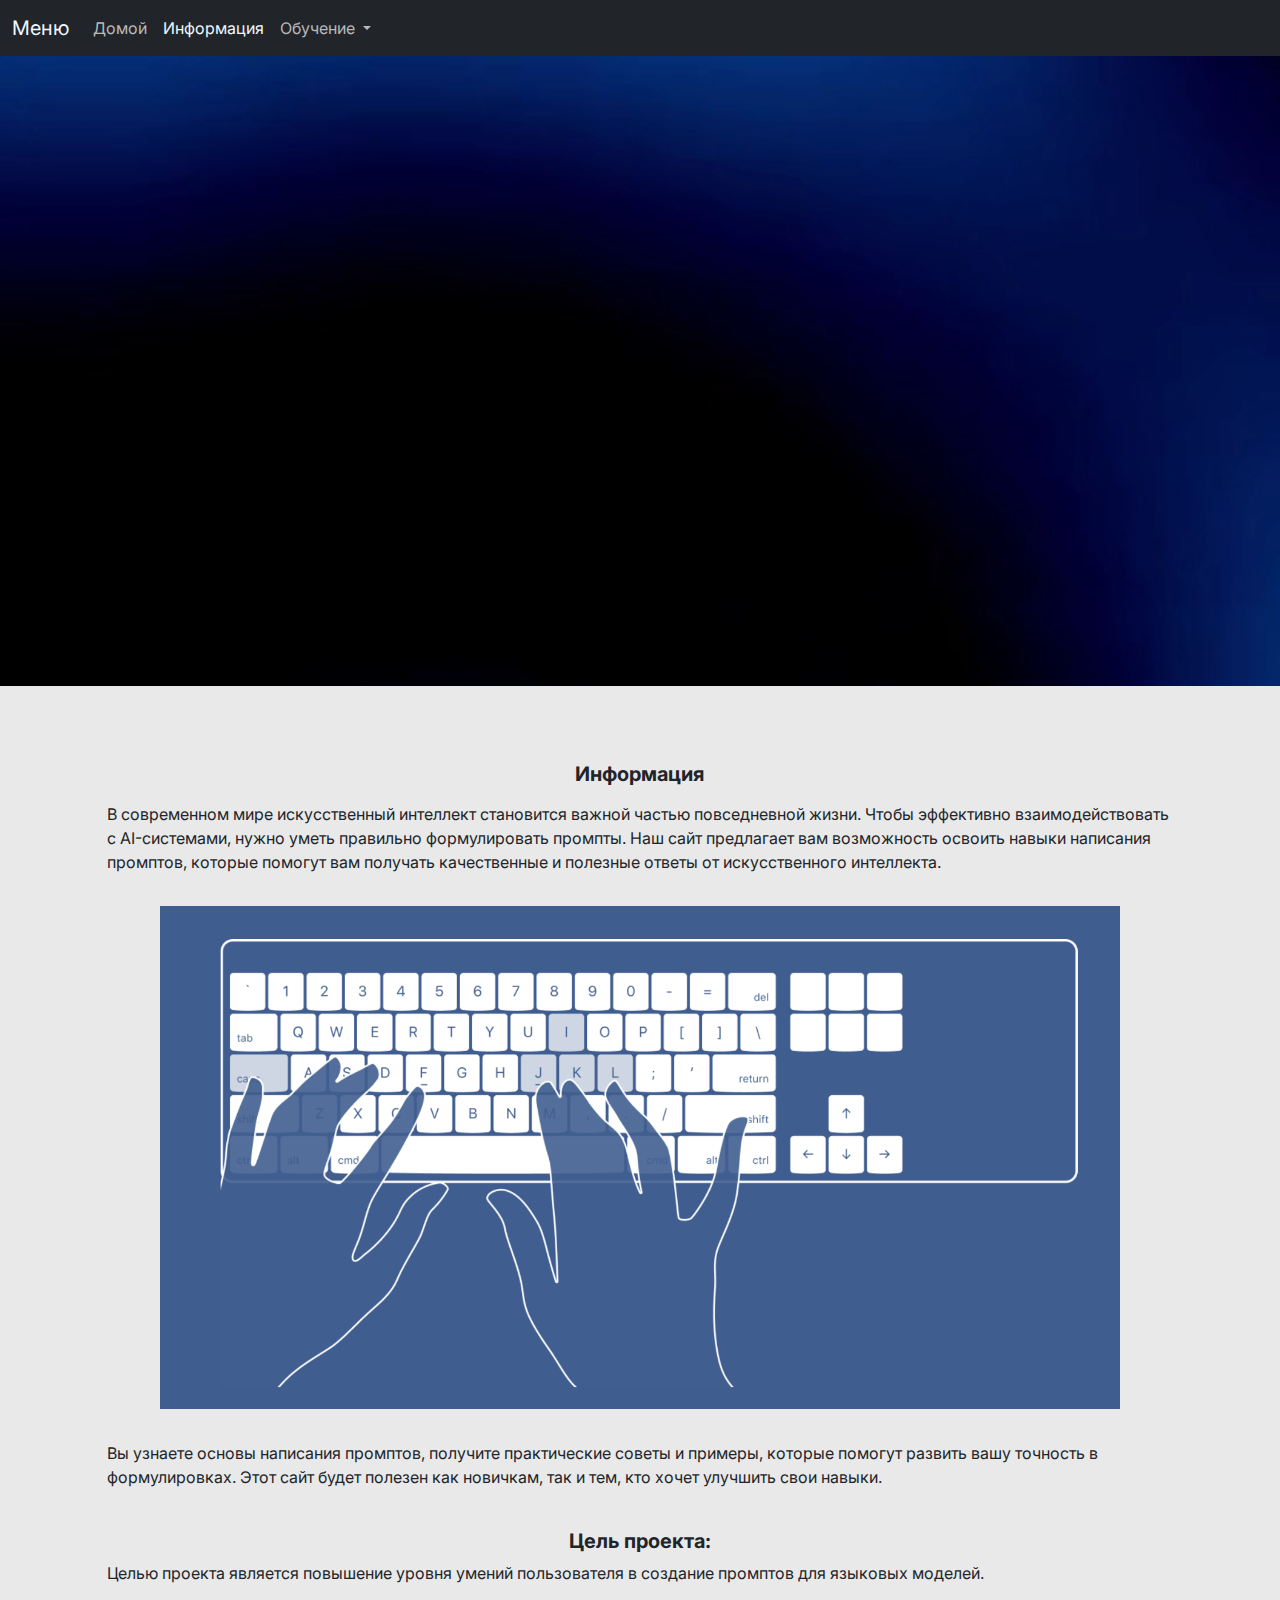
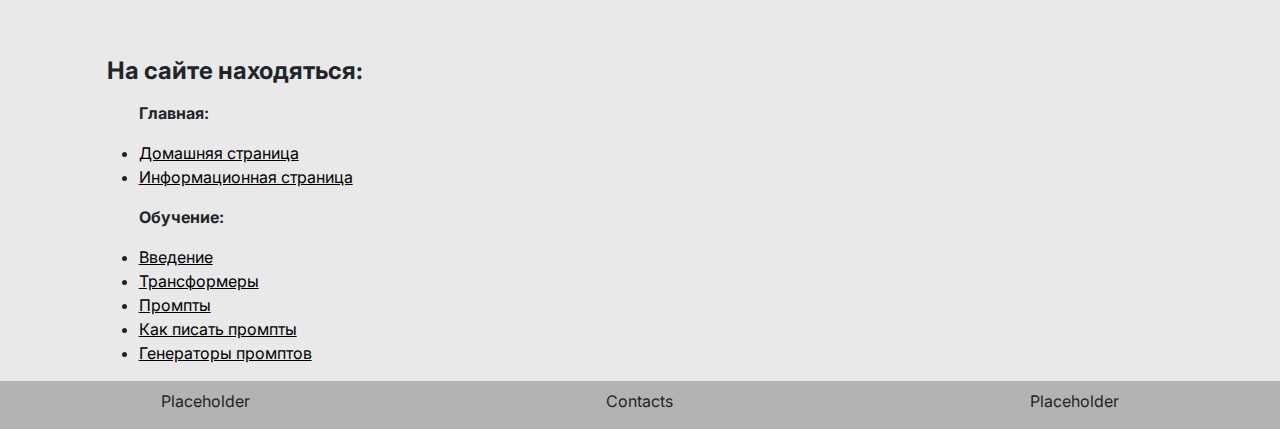
==== commit 758dd4aa: "Add files via upload" ====
--- a/Page1.html
+++ b/Page1.html
@@ -34,7 +34,7 @@
                   <li><a class="dropdown-item" href="Page3.html">Трансформеры</a></li>
                   <li><a class="dropdown-item" href="Page4.html">Промпты</a></li>
                   <li><a class="dropdown-item" href="Page5.html">Как составлять промпты</a></li>
-                  <li><a class="dropdown-item" href="Page6.html">placeholder</a></li>
+                  <li><a class="dropdown-item" href="Page6.html">Генераторы промптов</a></li>
                   
                 </ul>
               </li>
@@ -68,7 +68,6 @@
               <li><a href="Page4.html" style="color: black; text-decoration: underline;">Промпты</a></li>
               <li><a href="Page5.html" style="color: black; text-decoration: underline;">Как писать промпты</a></li>
               <li><a href="Page6.html" style="color: black; text-decoration: underline;">Генераторы промптов</a></li>
-              
             </ul>
           </div>          
         </div>
--- a/static/styles/style-cont.css
+++ b/static/styles/style-cont.css
@@ -76,7 +76,7 @@
 .media-text>p {
     text-align: center;
 }
-
+ 
 .inf-all {
     display: grid;
     grid-template-columns: repeat(24, 1fr);
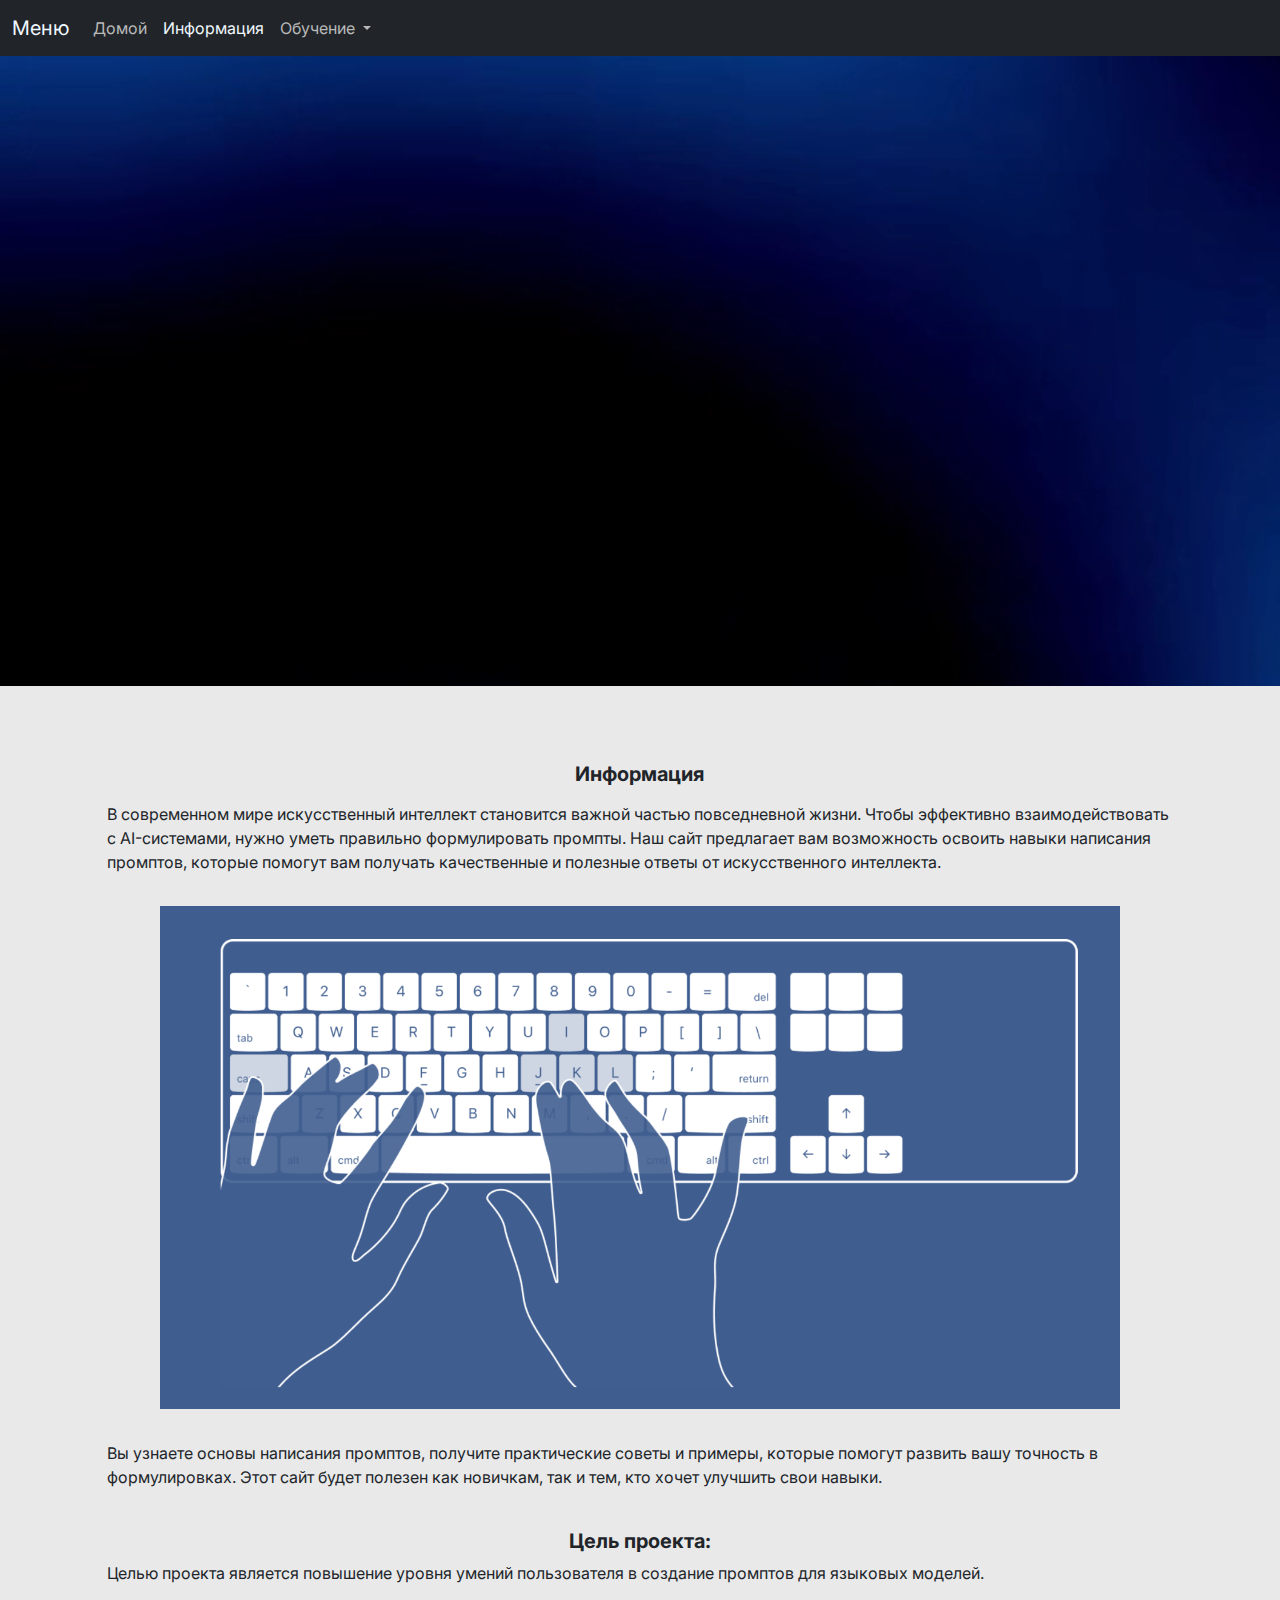
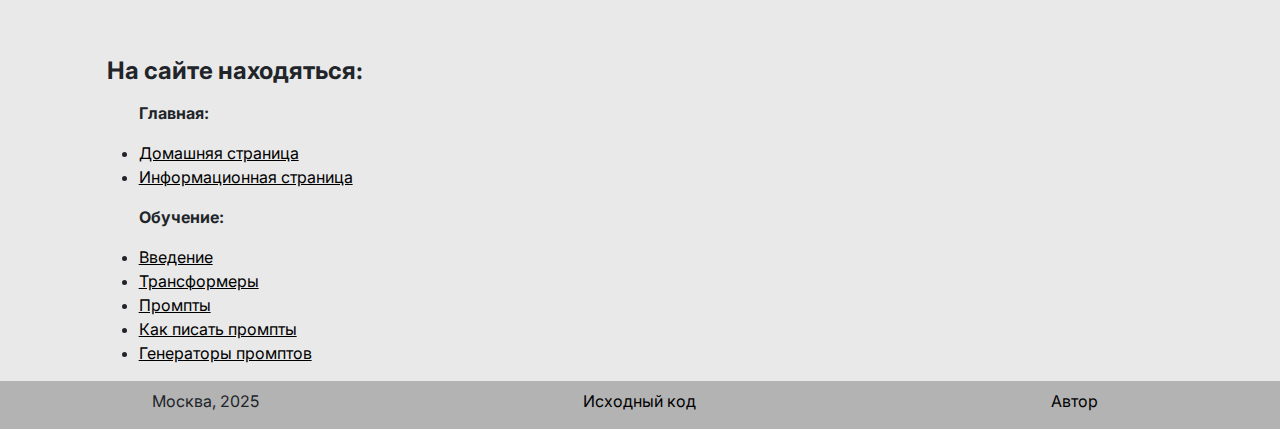
==== commit 5b8e87bf: "Add files via upload" ====
--- a/Page1.html
+++ b/Page1.html
@@ -7,7 +7,7 @@
     <link rel="stylesheet" href="static/styles/style.css">
     <link rel="stylesheet" href="static/styles/style-cont.css">
     <link rel="stylesheet" href="static/styles/bg-video.css">
-    <title>InfoPage</title> 
+    <title>Информация</title> 
   </head>
   <body>
     <header>
@@ -74,20 +74,20 @@
       </div>
     </section>
     <footer>
-        <div class="cont-fluid">
-          <div class="row">
-            <div class="col-lg-4 col-md-12 footer-text text-center">
-              <p>Placeholder</p>
-            </div>
-            <div class="col-lg-4 col-md-12 footer-text text-center">
-              <p>Contacts</p>
-            </div>
-            <div class="col-lg-4 col-md-12 footer-text text-center">
-              <p>Placeholder</p>
-            </div>
+      <div class="cont-fluid">
+        <div class="row">
+          <div class="col-lg-4 col-md-12 footer-text text-center">
+            <p>Москва, 2025</p>
+          </div>
+          <div class="col-lg-4 col-md-12 footer-text text-center">
+            <p><a href="https://github.com/Weeqwwe/weeqwwe.github.io" style="color: black; text-decoration: none;">Исходный код</a></p>
+          </div>
+          <div class="col-lg-4 col-md-12 footer-text text-center">
+            <p><a href="https://t.me/weeqwwe" style="color: black; text-decoration: none;">Автор</a></p>
           </div>
         </div>
-      </footer>
+      </div>
+    </footer>
     <script src="https://cdn.jsdelivr.net/npm/bootstrap@5.3.3/dist/js/bootstrap.bundle.min.js" integrity="sha384-YvpcrYf0tY3lHB60NNkmXc5s9fDVZLESaAA55NDzOxhy9GkcIdslK1eN7N6jIeHz" crossorigin="anonymous"></script>
   </body>
 </html>